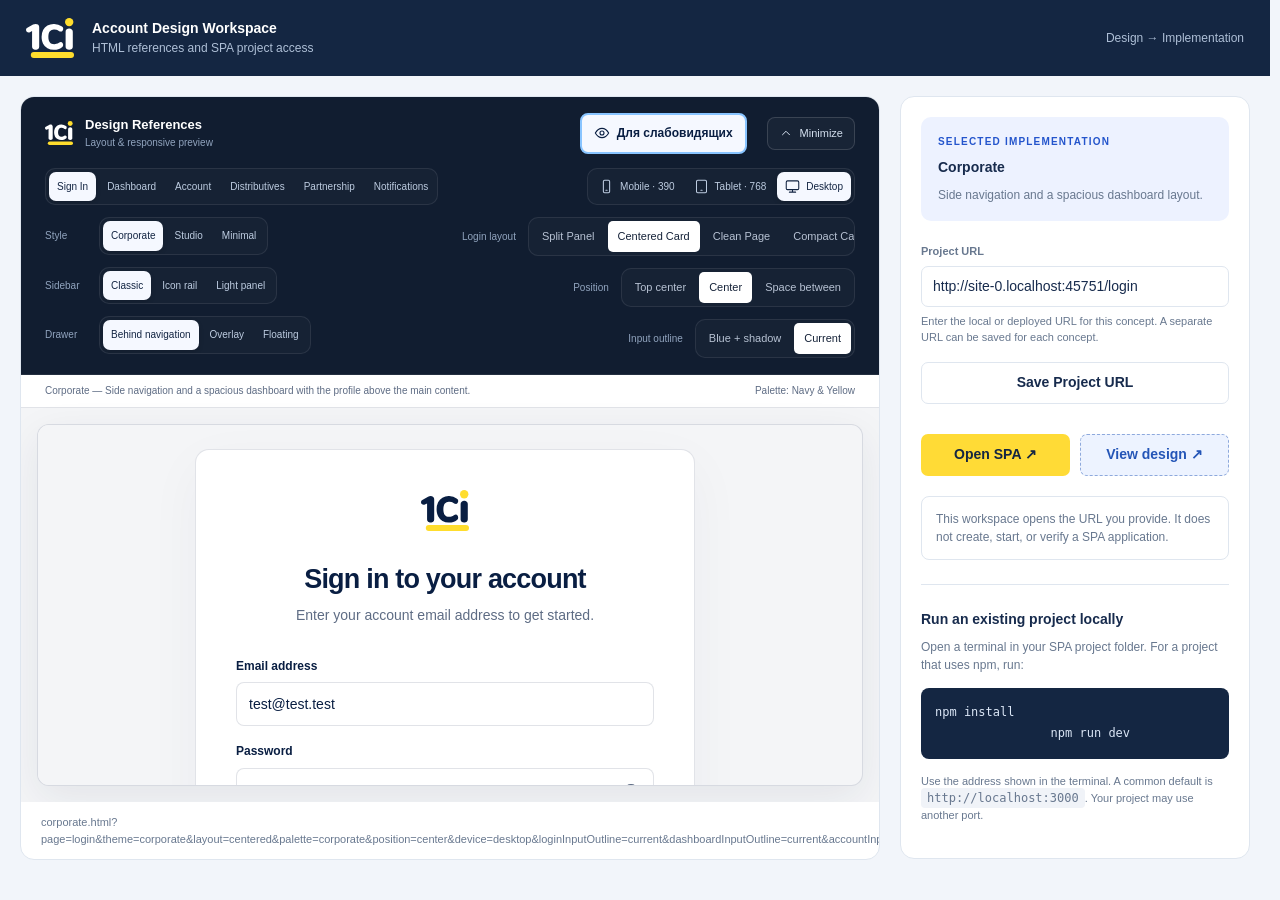
==== 1ci-account-references/index.html @ dff7cda4 "init" ====
<!DOCTYPE html>
<html lang="en">
<head>
    <meta charset="UTF-8">
    <meta name="viewport" content="width=device-width, initial-scale=1">
    <title>1Ci Account — Project Workspace</title>

    <style>
        [hidden] { display: none !important; }
        * { box-sizing: border-box; }
        html { scrollbar-gutter: stable; }

        :root {
            --background: #f2f5fa;
            --surface: #fff;
            --text: #172b4d;
            --muted: #68788f;
            --border: #dfe6ef;
            --accent: #2455cc;
            --soft: #edf2ff;
            --navy: #142642;
            --yellow: #ffdb36;
        }

        body {
            margin: 0;
            background: var(--background);
            color: var(--text);
            font: 14px/1.5 -apple-system, BlinkMacSystemFont,
            "Segoe UI", Arial, sans-serif;
        }

        button, input, select { font: inherit; }
        button { cursor: pointer; }

        button:focus-visible,
        input:focus-visible,
        select:focus-visible,
        a:focus-visible {
            outline: 3px solid var(--accent);
            outline-offset: 3px;
        }

        button:disabled { cursor: default; opacity: .5; }

        .header {
            min-height: 76px;
            padding: 16px 26px;
            display: flex;
            align-items: center;
            justify-content: space-between;
            gap: 20px;
            background: var(--navy);
            color: white;
        }

        .brand {
            display: flex;
            align-items: center;
            gap: 18px;
        }

        .logo { display: block; width: 48px; height: auto; flex-shrink: 0; }

        .header-title { font-weight: 650; }
        .header-subtitle { color: #aebfd6; font-size: 12px; }
        .header-label { color: #aebfd6; font-size: 12px; }

        .workspace {
            display: grid;
            grid-template-columns: minmax(0, 1fr) 350px;
            gap: 20px;
            padding: 20px;
            align-items: start;
        }

        .panel {
            min-width: 0;
            overflow: hidden;
            background: var(--surface);
            border: 1px solid var(--border);
            border-radius: 14px;
        }

        .panel-heading {
            display: flex;
            align-items: center;
            justify-content: space-between;
            gap: 14px;
            padding: 18px 20px;
            border-bottom: 1px solid var(--border);
        }

        h1, h2, h3, p { margin-top: 0; }
        h1 { margin-bottom: 3px; font-size: 17px; }
        h2 { margin-bottom: 4px; font-size: 17px; }
        h3 { margin-bottom: 8px; font-size: 14px; }
        p { margin-bottom: 14px; }

        .muted { color: var(--muted); }
        .small { font-size: 12px; }

        .badge {
            padding: 4px 9px;
            border-radius: 6px;
            background: var(--soft);
            color: var(--accent);
            font-size: 11px;
            font-weight: 650;
        }

        .toolbar {
            display: flex;
            align-items: end;
            flex-wrap: wrap;
            gap: 12px;
            padding: 16px 20px;
            border-bottom: 1px solid var(--border);
            background: #fafbfd;
        }

        .field {
            display: grid;
            gap: 6px;
            min-width: 0;
        }

        .field label {
            font-size: 11px;
            font-weight: 650;
            color: var(--muted);
        }

        select, input {
            width: 100%;
            min-height: 40px;
            border: 1px solid var(--border);
            border-radius: 7px;
            padding: 9px 11px;
            background: white;
            color: var(--text);
        }

        .toolbar .field { flex: 1; min-width: 130px; }

        .button {
            display: inline-flex;
            align-items: center;
            justify-content: center;
            gap: 8px;
            min-height: 42px;
            padding: 10px 16px;
            font-size: 14px;
            border: 1px solid var(--border);
            border-radius: 7px;
            background: white;
            color: var(--text);
            font-weight: 600;
            text-decoration: none;
            line-height: 1.35;
        }

        .button:hover { background: #f5f7fb; }
        .button.primary {
            background: var(--yellow);
            border-color: transparent;
            color: var(--navy);
        }
        .button.primary:hover { background: #f7cf24; }
        .button.full { width: 100%; }
        .button.sm, .button.small { min-height: 34px; padding: 7px 12px; font-size: 12px; }
        .button.md { min-height: 42px; padding: 10px 16px; font-size: 14px; }
        .button.lg { min-height: 50px; padding: 12px 22px; font-size: 16px; gap: 10px; }

        iframe {
            display: block;
            width: 100%;
            height: max(680px, calc(100vh - 285px));
            background: white;
            border: 0;
            border-radius: 0;
        }

        .preview-footer {
            display: flex;
            justify-content: space-between;
            flex-wrap: wrap;
            gap: 10px;
            padding: 12px 20px;
            font-size: 11px;
            color: var(--muted);
        }

        .preview-footer a { color: var(--accent); }

        .spa-content { padding: 20px; }

        .project-summary {
            padding: 17px;
            margin-bottom: 22px;
            background: var(--soft);
            border-radius: 10px;
        }

        .project-summary p {
            margin-bottom: 0;
            color: var(--muted);
            font-size: 12px;
        }

        .project-label {
            margin-bottom: 8px;
            font-size: 10px;
            font-weight: 700;
            letter-spacing: 1.2px;
            text-transform: uppercase;
            color: var(--accent);
        }

        .spa-content .field { margin-bottom: 16px; }

        .help {
            font-size: 11px;
            color: var(--muted);
            overflow-wrap: anywhere;
        }

        .notice {
            margin: 20px 0;
            padding: 13px 14px;
            border: 1px solid var(--border);
            border-radius: 8px;
            color: var(--muted);
            font-size: 12px;
        }

        .separator {
            border: 0;
            border-top: 1px solid var(--border);
            margin: 24px 0;
        }

        code {
            font-size: 12px;
            background: #f0f3f8;
            padding: 3px 6px;
            border-radius: 4px;
        }

        .commands {
            margin-top: 12px;
            padding: 14px;
            border-radius: 8px;
            background: var(--navy);
            color: #dce7f7;
            font: 12px/1.8 monospace;
            white-space: pre-wrap;
        }

        .status {
            min-height: 20px;
            margin-top: 10px;
            font-size: 12px;
            color: var(--accent);
        }

        .status.error { color: #b42335; }

        @media (max-width: 1000px) {
            .workspace { grid-template-columns: minmax(0, 1fr) 300px; gap: 14px; padding: 14px; }
            .toolbar { padding: 14px; }
            .spa-content { padding: 16px; }
        }

        @media (max-width: 760px) {
            .header { padding: 16px; }
            .header-label { display: none; }
            .workspace { grid-template-columns: 1fr; }
            iframe { height: 720px; }
        }

        /* Hide the outer preview controls */
        .toolbar, .panel-heading {
            display: none;
        }

        /* Give the preview more vertical space */
        iframe {
            height: max(680px, calc(100vh - 195px));
        }
        .project-actions { display: flex; gap: 10px; flex-wrap: wrap; }
        .project-actions > * { flex: 1; white-space: nowrap; }
        .reference-button { background: #edf3ff; color: #2455b7; border: 1px dashed #8ea9dc; text-align: center; text-decoration: none; }
        .reference-button:hover { background: #dce8ff; text-decoration: none; }
        .toolbar { grid-template-columns: repeat(3, minmax(0, 1fr)); }
        @media (max-width: 560px) { .toolbar { grid-template-columns: 1fr; } }
        :root { --scroll-track: #f4f5f7; --scroll-thumb: #a5b7cf; --scroll-thumb-hover: #718aaa; }
        * { scrollbar-width: thin; scrollbar-color: var(--scroll-thumb) var(--scroll-track); }
        @supports selector(::-webkit-scrollbar) {
            * { scrollbar-width: auto; scrollbar-color: auto; }
            *::-webkit-scrollbar { width: 10px; height: 10px; }
            *::-webkit-scrollbar-track, *::-webkit-scrollbar-corner { background: var(--scroll-track); }
            *::-webkit-scrollbar-thumb { background: var(--scroll-thumb); border: 2px solid var(--scroll-track); border-radius: 999px; }
            *::-webkit-scrollbar-thumb:hover { background: var(--scroll-thumb-hover); }
            *::-webkit-scrollbar-button { display: none; width: 0; height: 0; }
        }
    </style>
</head>

<body>
<header class="header">
    <div class="brand">
        <img class="logo" src="data:image/svg+xml,%3Csvg%20width%3D%2240%22%20height%3D%2234%22%20xmlns%3D%22http%3A%2F%2Fwww.w3.org%2F2000%2Fsvg%22%3E%0A%20%20%20%20%3Cg%20fill%3D%22none%22%20fill-rule%3D%22evenodd%22%3E%0A%20%20%20%20%20%20%20%20%3Crect%20fill%3D%22%23FFDD2D%22%20fill-rule%3D%22nonzero%22%20x%3D%224%22%20y%3D%2229%22%20width%3D%2236%22%20height%3D%225%22%20rx%3D%222.5%22%2F%3E%0A%20%20%20%20%20%20%20%20%3Cpath%20d%3D%22M36%200a3.5%203.5%200%20100%207%203.5%203.5%200%20000-7z%22%20fill%3D%22%23FFDD2D%22%20fill-rule%3D%22nonzero%22%2F%3E%0A%20%20%20%20%20%20%20%20%3Cpath%20d%3D%22M36.017%209.002a3.422%203.422%200%2000-2.105.659%202.398%202.398%200%2000-.907%202.02v12.654c-.048.763.27%201.503.856%201.994.615.455%201.365.69%202.13.668a3.354%203.354%200%20002.148-.668%202.406%202.406%200%2000.856-1.994V11.68a2.423%202.423%200%2000-.856-2.003%203.35%203.35%200%2000-2.122-.676zM29.03%2020.398a2.624%202.624%200%2000-.8.133%204.73%204.73%200%2000-.799.406c-.66.413-1.356.76-2.08%201.036a5.418%205.418%200%2001-1.807.299c-3.303%200-4.91-2.056-4.91-6.3%200-2.123.415-3.723%201.247-4.76a4.367%204.367%200%20013.663-1.509%205.874%205.874%200%20011.896.299%209.148%209.148%200%20011.927%201.011c.245.184.514.33.8.431.279.094.57.139.864.133a1.755%201.755%200%20001.44-.746%202.6%202.6%200%2000.527-1.658%202.567%202.567%200%2000-.2-1.094%202.748%202.748%200%2000-.8-.888%2010.732%2010.732%200%2000-6.726-2.188%2010.7%2010.7%200%2000-5.422%201.343%209.068%209.068%200%2000-3.6%203.838%2012.815%2012.815%200%2000-1.247%205.804c-.04%202.01.387%204%201.248%205.803a9.061%209.061%200%20003.615%203.863%2010.7%2010.7%200%20005.422%201.343c2.412.043%204.77-.738%206.71-2.221a2.58%202.58%200%2000.728-.83c.175-.35.26-.741.248-1.135.018-.6-.17-1.187-.528-1.658a1.757%201.757%200%2000-1.415-.755z%22%0A%20%20%20%20%20%20%20%20%20%20%20%20%20%20fill%3D%22%23FFFFFF%22%20fill-rule%3D%22nonzero%22%2F%3E%0A%20%20%20%20%20%20%20%20%3Cpath%20d%3D%22M11%207.867c0-.956-.538-1.875-1.003-2.242-1.004-.79-2.659-.884-4.128%200L1.115%208.271A1.978%201.978%200%20000%2010.07c.001.572.184%201.158.611%201.551.713.66%201.749.9%202.641.42l1.815-.904-.002%2013.228c0%20.75.267%201.486.848%201.97.61.45%201.087.661%202.111.661.976.003%201.516-.202%202.128-.66.58-.485.848-1.21.848-1.971V7.867z%22%0A%20%20%20%20%20%20%20%20%20%20%20%20%20%20fill%3D%22%23FFFFFF%22%2F%3E%0A%20%20%20%20%3C%2Fg%3E%0A%3C%2Fsvg%3E" alt="1Ci" width="40" height="34">
        <div>
            <div class="header-title">Account Design Workspace</div>
            <div class="header-subtitle">HTML references and SPA project access</div>
        </div>
    </div>
    <span class="header-label">Design → Implementation</span>
</header>

<main class="workspace">

    <!-- PANEL 1: HTML PROJECT PREVIEW -->
    <section class="panel" aria-labelledby="preview-title">
        <div class="panel-heading">
            <div>
                <h1 id="preview-title">Design Preview</h1>
                <div class="muted small">Explore the HTML reference project</div>
            </div>
            <span class="badge">HTML / CSS / JS</span>
        </div>

        <div class="toolbar">
            <div class="field">
                <label for="concept">Layout style</label>
                <select id="concept">
                    <option value="corporate">01 Corporate</option>
                    <option value="studio">02 Studio</option>
                    <option value="minimal">03 Executive Minimal</option>
                </select>
            </div>

            <div class="field">
                <label for="page">Reference page</label>
                <select id="page">
                    <option value="login">Sign In</option>
                    <option value="dashboard">Dashboard</option>
                    <option value="account">Account profile</option>
                    <option value="distributives">Distributives</option>
                    <option value="partnership">Partnership</option>
                    <option value="notifications">Notifications</option>
                    <option value="ui-kit">UI Kit</option>
                    <option value="support">Support</option>
                </select>
            </div>

            <div class="field" id="layout-field">
                <label for="layout">Sign-in layout</label>
                <select id="layout">
                    <option value="centered">Centered Card</option>
                    <option value="clean">Clean Page</option>
                    <option value="compact">Compact Card</option>
                    <option value="split">Split Panel</option>
                </select>
            </div>

            <div class="field" hidden>
                <label for="palette">Color palette</label>
                <select id="palette"><option value="corporate">Navy &amp; Yellow</option><option value="minimal">Sage &amp; Ink</option><option value="portal">Teal &amp; Cloud</option></select>
            </div>
            <div class="field" id="position-field">
                <label for="position">Sign-in position</label>
                <select id="position"><option value="center">Center</option><option value="top">Top center</option><option value="between">Space between</option></select>
            </div>
            <button type="button" class="button" id="reload">Reload</button>
        </div>

        <div class="preview-stage">
            <iframe
                    id="preview"
                    title="1Ci Account HTML reference preview"
                    src="corporate.html?page=login&layout=centered">
            </iframe>
        </div>

        <div class="preview-footer">
            <span id="preview-path"></span>
        </div>
    </section>

    <!-- PANEL 2: SPA PROJECT ACCESS -->
    <aside class="panel" aria-labelledby="spa-title">
        <div class="panel-heading">
            <div>
                <h2 id="spa-title">SPA Project</h2>
                <div class="muted small">Open the implementation</div>
            </div>
            <span class="badge">SPA</span>
        </div>

        <div class="spa-content">
            <div class="project-summary">
                <div class="project-label">Selected implementation</div>
                <h3 id="project-name">Corporate</h3>
                <p id="project-description"></p>
            </div>

            <form id="project-form">
                <div class="field">
                    <label for="project-url">Project URL</label>
                    <input
                            id="project-url"
                            type="url"
                            required
                            placeholder="http://localhost:3000"
                            aria-describedby="url-help">
                    <div class="help" id="url-help">
                        Enter the local or deployed URL for this concept.
                        A separate URL can be saved for each concept.
                    </div>
                </div>

                <button type="submit" class="button full">Save Project URL</button>
            </form>

            <div class="status" id="status" role="status"></div>

            <div class="project-actions">
                <button type="button" class="button primary" id="open-spa">Open SPA ↗</button>
                <a class="button reference-button" id="open-reference" href="corporate.html"
                   target="_blank" rel="noopener noreferrer">View design ↗</a>
            </div>

            <div class="notice">
                This workspace opens the URL you provide.
                It does not create, start, or verify a SPA application.
            </div>

            <hr class="separator">

            <h3>Run an existing project locally</h3>
            <p class="muted small">
                Open a terminal in your SPA project folder.
                For a project that uses npm, run:
            </p>

            <div class="commands">npm install
                npm run dev</div>

            <p class="help" style="margin-top:14px">
                Use the address shown in the terminal.
                A common default is <code>http://localhost:3000</code>.
                Your project may use another port.
            </p>
        </div>
    </aside>

</main>

<script>
    "use strict";

    const projectUrl = window.location.protocol === "file:"
        ? "http://localhost:3000/login"
        : new URL("/login", window.location.origin).href;

    const concepts = {
        corporate: {
            name: "Corporate",
            description: "Side navigation and a spacious dashboard layout.",
            defaultUrl: projectUrl
        },
        minimal: {
            name: "Executive Minimal",
            description: "Horizontal navigation, generous spacing, and simple component shapes.",
            defaultUrl: projectUrl
        },
        studio: {
            name: "Studio",
            description: "Bottom navigation dock and a bento dashboard layout.",
            defaultUrl: projectUrl
        }
    };

    const storageKey = "1ci-spa-project-urls-v2";

    const conceptSelect = document.getElementById("concept");
    const pageSelect = document.getElementById("page");
    const layoutSelect = document.getElementById("layout");
    const paletteSelect = document.getElementById("palette");
    const positionSelect = document.getElementById("position");
    const preview = document.getElementById("preview");
    const urlInput = document.getElementById("project-url");
    const status = document.getElementById("status");

    let previewDevice = "desktop";
    let pagePreviewSettings = {};
    let savedUrls = {};
    let statusTimer;

    try {
        const stored = JSON.parse(localStorage.getItem(storageKey) || "{}");
        if (stored && typeof stored === "object" && !Array.isArray(stored)) {
            for (const key of Object.keys(concepts)) {
                if (typeof stored[key] === "string") savedUrls[key] = stored[key];
            }
        }
    } catch {
        savedUrls = {};
    }

    function referenceUrl() {
        const params = new URLSearchParams({
            page: pageSelect.value,
            theme: conceptSelect.value,
            layout: layoutSelect.value,
            palette: paletteSelect.value,
            position: positionSelect.value,
            device: previewDevice,
            ...pagePreviewSettings
        });
        const entry = conceptSelect.value === "studio" ? "corporate" : conceptSelect.value;
        return `${entry}.html?${params.toString()}`;
    }

    function updatePreview() {
        const url = referenceUrl();
        preview.src = url;
        document.getElementById("preview-path").textContent = url;
        document.getElementById("open-reference").href = url;
        document.getElementById("layout-field").hidden = pageSelect.value !== "login";
        document.getElementById("position-field").hidden = pageSelect.value !== "login";
    }

    function updateProjectPanel() {
        const key = conceptSelect.value;
        const concept = concepts[key];

        document.getElementById("project-name").textContent = concept.name;
        document.getElementById("project-description").textContent = concept.description;
        urlInput.value = savedUrls[key] || concept.defaultUrl;

        clearTimeout(statusTimer);
        status.textContent = "";
        status.classList.remove("error");
    }

    function showStatus(message, error = false) {
        clearTimeout(statusTimer);
        status.textContent = message;
        status.classList.toggle("error", error);
        statusTimer = setTimeout(() => {
            status.textContent = "";
            status.classList.remove("error");
        }, 5000);
    }

    function validatedProjectUrl() {
        if (!urlInput.reportValidity()) return null;

        try {
            const url = new URL(urlInput.value.trim());

            if (!["http:", "https:"].includes(url.protocol)) {
                showStatus("Use an HTTP or HTTPS project URL.", true);
                return null;
            }

            if (url.username || url.password) {
                showStatus("Use a URL without embedded credentials.", true);
                return null;
            }

            return url.href;
        } catch {
            showStatus("Enter a valid project URL.", true);
            return null;
        }
    }

    conceptSelect.addEventListener("change", () => {
        updatePreview();
        updateProjectPanel();
    });

    pageSelect.addEventListener("change", updatePreview);
    layoutSelect.addEventListener("change", updatePreview);
    paletteSelect.addEventListener("change", updatePreview);
    positionSelect.addEventListener("change", updatePreview);

    document.getElementById("reload").addEventListener("click", () => {
        try {
            preview.contentWindow.location.reload();
        } catch {
            preview.src = referenceUrl();
        }
    });

    document.getElementById("project-form").addEventListener("submit", event => {
        event.preventDefault();

        const url = validatedProjectUrl();
        if (!url) return;

        savedUrls[conceptSelect.value] = url;
        urlInput.value = url;

        try {
            localStorage.setItem(storageKey, JSON.stringify(savedUrls));
            showStatus("Project URL saved for this concept.");
        } catch {
            showStatus("URL kept for this session. Browser storage is unavailable.");
        }
    });

    document.getElementById("open-spa").addEventListener("click", () => {
        const url = validatedProjectUrl();
        if (!url) return;

        window.open(url, "_blank", "noopener,noreferrer");
    });

    /*
     * Keep the outer controls synchronized when the user switches
     * pages or concepts inside the embedded HTML reference.
     *
     * References expose their current controls through viewState().
     *
     * Direct file access may restrict iframe inspection in some browsers.
     * The outer controls still work in that case.
     */
    function syncFromPreview() {
        try {
            const child = preview.contentWindow;
            const state = child.viewState();
            const childTheme = state.theme;
            const childPage = state.page;
            const childLayout = state.layout;
            const settingChoices = {
                dashboardWidgets: ["all", "certificates", "updates"],
                accountSections: ["all", "profile", "settings"],
                downloadFamily: ["drive", "enterprise", "all"],
                downloadLayout: ["grid", "list"],
                partnerState: ["linked", "unlinked"],
                notificationFilter: ["all", "unread", "read"],
                kitSection: ["all", "buttons", "forms"],
                supportSection: ["all", "services", "levels", "contacts"],
                corporateSidebar: ["classic", "rail", "light"],
                drawerStyle: ["attached", "overlay", "floating"]
            };
            for (const pageId of ["login", "dashboard", "account", "distributives", "partnership", "notifications", "ui-kit", "support"]) {
                const key = `${pageId.replace(/-([a-z])/g, (_, letter) => letter.toUpperCase())}InputOutline`;
                if (["highlighted", "current"].includes(state[key])) pagePreviewSettings[key] = state[key];
            }
            for (const key of ["notificationFrom", "notificationTo", "releaseFrom", "releaseTo"]) {
                if (typeof state[key] === "string" && (state[key] === "" || /^\d{4}-\d{2}-\d{2}$/.test(state[key]))) pagePreviewSettings[key] = state[key];
            }
            for (const [key, choices] of Object.entries(settingChoices)) {
                if (choices.includes(state[key])) pagePreviewSettings[key] = state[key];
            }

            if (!concepts[childTheme]) return;
            if (!["login", "dashboard", "account", "distributives", "partnership", "notifications", "ui-kit", "support"].includes(childPage)) return;
            if (!["split", "centered", "clean", "compact"].includes(childLayout)) return;

            const conceptChanged = conceptSelect.value !== childTheme;

            conceptSelect.value = childTheme;
            pageSelect.value = childPage;
            layoutSelect.value = childLayout;
            if (["corporate", "minimal", "portal"].includes(state.palette)) paletteSelect.value = state.palette;
            if (["top", "center", "between"].includes(state.position)) positionSelect.value = state.position;
            if (["mobile", "tablet", "desktop"].includes(state.device)) previewDevice = state.device;

            document.getElementById("layout-field").hidden = childPage !== "login";
            document.getElementById("position-field").hidden = childPage !== "login";

            const url = referenceUrl();
            document.getElementById("preview-path").textContent = url;
            document.getElementById("open-reference").href = url;

            if (conceptChanged) updateProjectPanel();
        } catch {
            /* Preview inspection is optional; navigation still works. */
        }
    }

    window.addEventListener("message", event => {
        const validOrigin = event.origin === location.origin || (location.protocol === "file:" && event.origin === "null");
        if (validOrigin && event.source === preview.contentWindow && event.data?.type === "reference-settings") syncFromPreview();
    });
    preview.addEventListener("load", syncFromPreview);
    setInterval(syncFromPreview, 1000);

    updatePreview();
    updateProjectPanel();
</script>
</body>
</html>
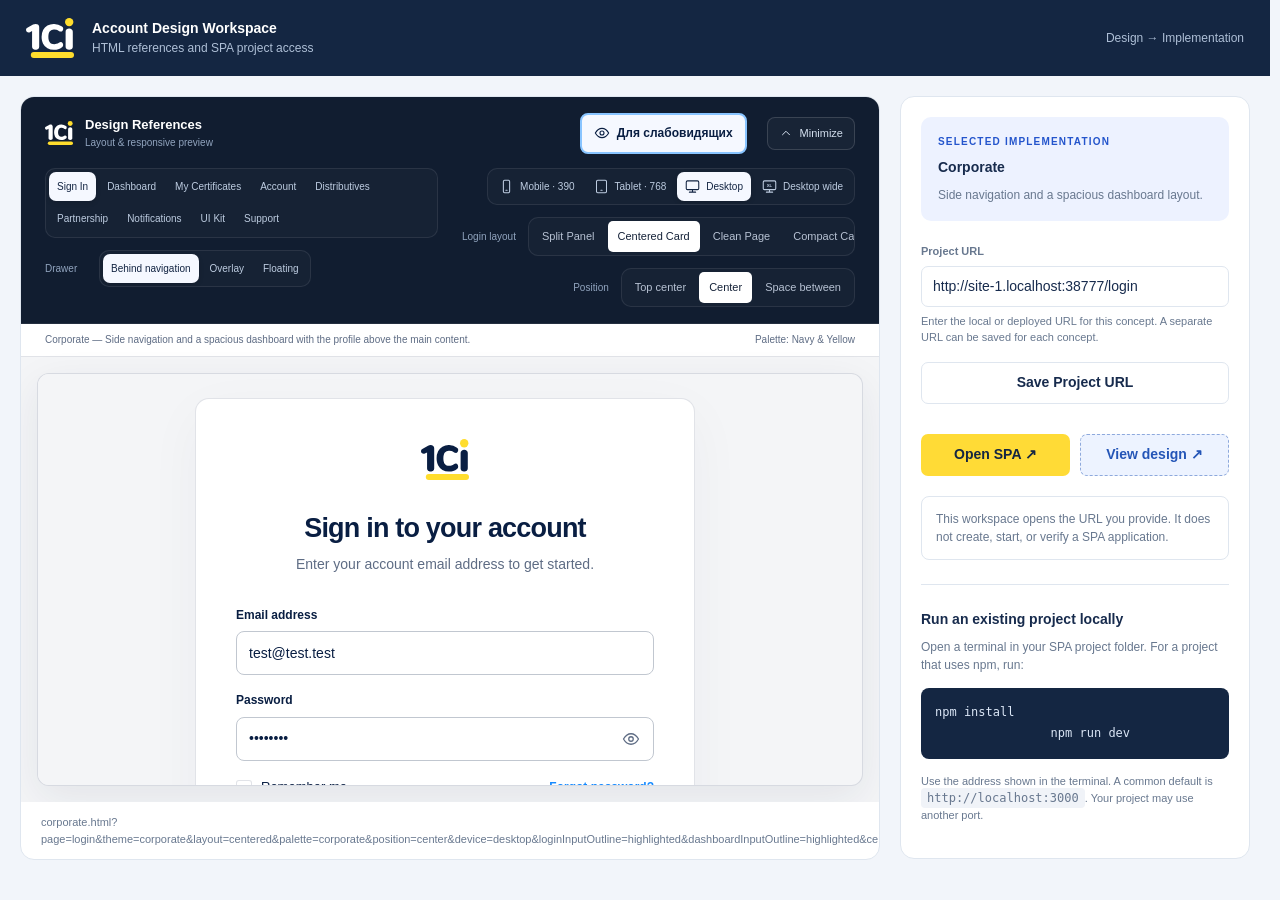
==== commit 6817d171: "update references" ====
--- a/1ci-account-references/index.html
+++ b/1ci-account-references/index.html
@@ -332,12 +332,10 @@
         </div>
 
         <div class="toolbar">
-            <div class="field">
+            <div class="field" hidden>
                 <label for="concept">Layout style</label>
                 <select id="concept">
                     <option value="corporate">01 Corporate</option>
-                    <option value="studio">02 Studio</option>
-                    <option value="minimal">03 Executive Minimal</option>
                 </select>
             </div>
 
@@ -346,6 +344,7 @@
                 <select id="page">
                     <option value="login">Sign In</option>
                     <option value="dashboard">Dashboard</option>
+                    <option value="certificates">My Certificates</option>
                     <option value="account">Account profile</option>
                     <option value="distributives">Distributives</option>
                     <option value="partnership">Partnership</option>
@@ -470,16 +469,6 @@
             name: "Corporate",
             description: "Side navigation and a spacious dashboard layout.",
             defaultUrl: projectUrl
-        },
-        minimal: {
-            name: "Executive Minimal",
-            description: "Horizontal navigation, generous spacing, and simple component shapes.",
-            defaultUrl: projectUrl
-        },
-        studio: {
-            name: "Studio",
-            description: "Bottom navigation dock and a bento dashboard layout.",
-            defaultUrl: projectUrl
         }
     };
 
@@ -520,8 +509,7 @@
             device: previewDevice,
             ...pagePreviewSettings
         });
-        const entry = conceptSelect.value === "studio" ? "corporate" : conceptSelect.value;
-        return `${entry}.html?${params.toString()}`;
+        return `corporate.html?${params.toString()}`;
     }
 
     function updatePreview() {
@@ -638,6 +626,8 @@
             const childPage = state.page;
             const childLayout = state.layout;
             const settingChoices = {
+                dashboardVersion: ["existing", "new"],
+                dashboardLayout: ["sidebar", "balanced"],
                 dashboardWidgets: ["all", "certificates", "updates"],
                 accountSections: ["all", "profile", "settings"],
                 downloadFamily: ["drive", "enterprise", "all"],
@@ -646,12 +636,12 @@
                 notificationFilter: ["all", "unread", "read"],
                 kitSection: ["all", "buttons", "forms"],
                 supportSection: ["all", "services", "levels", "contacts"],
-                corporateSidebar: ["classic", "rail", "light"],
+                corporateSidebar: ["classic"],
                 drawerStyle: ["attached", "overlay", "floating"]
             };
-            for (const pageId of ["login", "dashboard", "account", "distributives", "partnership", "notifications", "ui-kit", "support"]) {
+            for (const pageId of ["login", "dashboard", "certificates", "account", "distributives", "partnership", "notifications", "ui-kit", "support"]) {
                 const key = `${pageId.replace(/-([a-z])/g, (_, letter) => letter.toUpperCase())}InputOutline`;
-                if (["highlighted", "current"].includes(state[key])) pagePreviewSettings[key] = state[key];
+                if (["highlighted"].includes(state[key])) pagePreviewSettings[key] = state[key];
             }
             for (const key of ["notificationFrom", "notificationTo", "releaseFrom", "releaseTo"]) {
                 if (typeof state[key] === "string" && (state[key] === "" || /^\d{4}-\d{2}-\d{2}$/.test(state[key]))) pagePreviewSettings[key] = state[key];
@@ -661,7 +651,7 @@
             }
 
             if (!concepts[childTheme]) return;
-            if (!["login", "dashboard", "account", "distributives", "partnership", "notifications", "ui-kit", "support"].includes(childPage)) return;
+            if (!["login", "dashboard", "certificates", "account", "distributives", "partnership", "notifications", "ui-kit", "support"].includes(childPage)) return;
             if (!["split", "centered", "clean", "compact"].includes(childLayout)) return;
 
             const conceptChanged = conceptSelect.value !== childTheme;
@@ -671,7 +661,7 @@
             layoutSelect.value = childLayout;
             if (["corporate", "minimal", "portal"].includes(state.palette)) paletteSelect.value = state.palette;
             if (["top", "center", "between"].includes(state.position)) positionSelect.value = state.position;
-            if (["mobile", "tablet", "desktop"].includes(state.device)) previewDevice = state.device;
+            if (["mobile", "tablet", "desktop", "desktop-wide"].includes(state.device)) previewDevice = state.device;
 
             document.getElementById("layout-field").hidden = childPage !== "login";
             document.getElementById("position-field").hidden = childPage !== "login";
